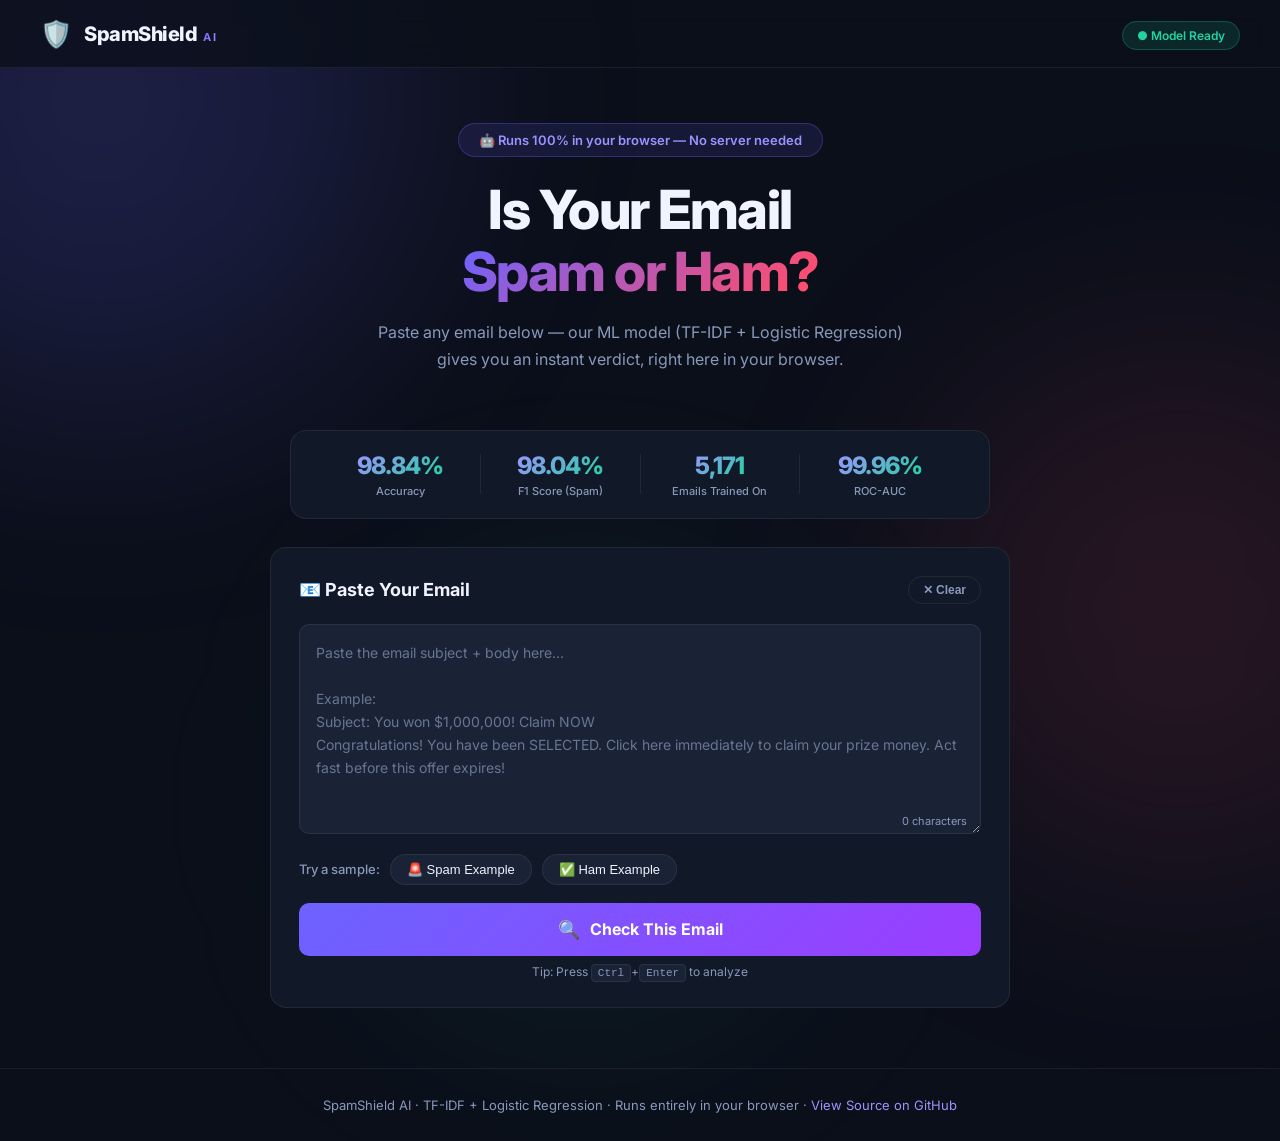
==== docs/index.html @ 7186d5dd "Add browser-based spam detector web app (GitHub Pages)" ====
<!DOCTYPE html>
<html lang="en">
<head>
  <meta charset="UTF-8"/>
  <meta name="viewport" content="width=device-width, initial-scale=1.0"/>
  <title>SpamShield AI — Email Spam Detector</title>
  <meta name="description" content="Free AI-powered spam email detector. Paste any email and instantly find out if it's spam or ham. Runs 100% in your browser."/>
  <link rel="preconnect" href="https://fonts.googleapis.com"/>
  <link href="https://fonts.googleapis.com/css2?family=Inter:wght@300;400;500;600;700;800&display=swap" rel="stylesheet"/>
  <link rel="stylesheet" href="style.css"/>
</head>
<body>

  <div class="bg-orb orb-1"></div>
  <div class="bg-orb orb-2"></div>
  <div class="bg-orb orb-3"></div>

  <!-- Header -->
  <header class="header">
    <div class="logo">
      <div class="logo-icon">🛡️</div>
      <div class="logo-text">
        <span class="logo-brand">SpamShield</span>
        <span class="logo-tag">AI</span>
      </div>
    </div>
    <div class="header-right">
      <span class="badge badge-loading" id="model-status">⏳ Loading model…</span>
    </div>
  </header>

  <!-- Hero -->
  <section class="hero">
    <div class="hero-pill">🤖 Runs 100% in your browser — No server needed</div>
    <h1 class="hero-title">
      Is Your Email<br/>
      <span class="gradient-text">Spam or Ham?</span>
    </h1>
    <p class="hero-sub">
      Paste any email below — our ML model (TF-IDF + Logistic Regression)<br/>
      gives you an instant verdict, right here in your browser.
    </p>
  </section>

  <!-- Model Stats -->
  <section class="stats-bar" id="stats-bar">
    <div class="stat-item">
      <span class="stat-value" id="stat-accuracy">…</span>
      <span class="stat-label">Accuracy</span>
    </div>
    <div class="stat-divider"></div>
    <div class="stat-item">
      <span class="stat-value" id="stat-f1">…</span>
      <span class="stat-label">F1 Score (Spam)</span>
    </div>
    <div class="stat-divider"></div>
    <div class="stat-item">
      <span class="stat-value" id="stat-total">…</span>
      <span class="stat-label">Emails Trained On</span>
    </div>
    <div class="stat-divider"></div>
    <div class="stat-item">
      <span class="stat-value" id="stat-roc">…</span>
      <span class="stat-label">ROC-AUC</span>
    </div>
  </section>

  <!-- Main checker card -->
  <main class="main-container">
    <div class="card detector-card" id="detector-card">

      <div class="card-header">
        <h2>📧 Paste Your Email</h2>
        <button class="btn-clear" id="btn-clear">✕ Clear</button>
      </div>

      <div class="textarea-wrapper">
        <textarea
          id="email-input"
          placeholder="Paste the email subject + body here…

Example:
Subject: You won $1,000,000! Claim NOW
Congratulations! You have been SELECTED. Click here immediately to claim your prize money. Act fast before this offer expires!"
          spellcheck="false"
        ></textarea>
        <div class="char-count" id="char-count">0 characters</div>
      </div>

      <div class="samples-row">
        <span class="samples-label">Try a sample:</span>
        <button class="sample-btn" id="sample-spam">🚨 Spam Example</button>
        <button class="sample-btn" id="sample-ham">✅ Ham Example</button>
      </div>

      <!-- Loading overlay while model loads -->
      <div class="model-loading-overlay" id="loading-overlay">
        <div class="loading-spinner"></div>
        <span>Loading AI model…</span>
      </div>

      <button class="btn-analyze" id="btn-analyze" disabled>
        <span class="btn-icon">🔍</span>
        <span class="btn-text">Check This Email</span>
        <div class="btn-loader hidden" id="btn-loader"></div>
      </button>

      <p class="keyboard-hint">Tip: Press <kbd>Ctrl</kbd>+<kbd>Enter</kbd> to analyze</p>
    </div>

    <!-- Result card -->
    <div class="card result-card hidden" id="result-card">
      <div class="result-header">
        <div class="result-icon" id="result-icon">❓</div>
        <div class="result-text">
          <div class="result-verdict" id="result-verdict">–</div>
          <div class="result-confidence" id="result-confidence"></div>
        </div>
      </div>

      <div class="verdict-banner" id="verdict-banner">
        <span id="verdict-banner-text"></span>
      </div>

      <div class="prob-section">
        <div class="prob-row">
          <div class="prob-labels">
            <span class="prob-name spam-color">🚨 Spam probability</span>
            <span class="prob-pct" id="spam-pct">0%</span>
          </div>
          <div class="prob-track"><div class="prob-fill spam-fill" id="spam-bar" style="width:0%"></div></div>
        </div>
        <div class="prob-row">
          <div class="prob-labels">
            <span class="prob-name ham-color">✅ Ham probability</span>
            <span class="prob-pct" id="ham-pct">0%</span>
          </div>
          <div class="prob-track"><div class="prob-fill ham-fill" id="ham-bar" style="width:0%"></div></div>
        </div>
      </div>

      <div class="detail-chips" id="detail-chips"></div>
    </div>

    <!-- History -->
    <div class="card history-card hidden" id="history-card">
      <div class="card-header">
        <h3>🕑 Recent Checks</h3>
        <button class="btn-clear" id="btn-clear-history">Clear</button>
      </div>
      <div class="history-list" id="history-list"></div>
    </div>
  </main>

  <footer class="footer">
    <p>
      SpamShield AI · TF-IDF + Logistic Regression · Runs entirely in your browser ·
      <a href="https://github.com/Kharshith9999/spam-detection" target="_blank">View Source on GitHub</a>
    </p>
  </footer>

  <script src="app.js"></script>
</body>
</html>
---- docs/style.css ----
*, *::before, *::after { box-sizing: border-box; margin: 0; padding: 0; }

:root {
  --bg:           #0b0f1a;
  --surface:      #111827;
  --surface2:     #1a2235;
  --border:       rgba(255,255,255,0.07);
  --text:         #f0f4ff;
  --text-muted:   #8899bb;
  --accent:       #6c63ff;
  --accent-light: #9b94ff;
  --spam-color:   #ff4d6d;
  --spam-dim:     rgba(255,77,109,0.15);
  --ham-color:    #22d3a0;
  --ham-dim:      rgba(34,211,160,0.15);
  --radius:       16px;
  --radius-sm:    10px;
  --transition:   0.3s cubic-bezier(0.4,0,0.2,1);
}

html { scroll-behavior: smooth; }
body {
  background: var(--bg);
  color: var(--text);
  font-family: "Inter", sans-serif;
  min-height: 100vh;
  overflow-x: hidden;
}

/* orbs */
.bg-orb { position:fixed; border-radius:50%; filter:blur(120px); pointer-events:none; z-index:0; animation:drift 12s ease-in-out infinite alternate; }
.orb-1 { width:600px; height:600px; background:rgba(108,99,255,0.18); top:-200px; left:-200px; }
.orb-2 { width:500px; height:500px; background:rgba(255,77,109,0.12); top:40%; right:-150px; animation-delay:-4s; }
.orb-3 { width:400px; height:400px; background:rgba(34,211,160,0.10); bottom:-100px; left:30%; animation-delay:-8s; }
@keyframes drift { from{transform:translateY(0) scale(1)} to{transform:translateY(40px) scale(1.05)} }

/* header */
.header {
  position:relative; z-index:10;
  display:flex; align-items:center; justify-content:space-between;
  padding:18px 40px;
  border-bottom:1px solid var(--border);
  backdrop-filter:blur(12px);
  background:rgba(11,15,26,0.8);
}
.logo { display:flex; align-items:center; gap:12px; }
.logo-icon { font-size:26px; }
.logo-text { display:flex; align-items:baseline; gap:6px; }
.logo-brand { font-size:20px; font-weight:800; letter-spacing:-0.5px; }
.logo-tag { font-size:11px; font-weight:700; letter-spacing:2px; background:linear-gradient(135deg,var(--accent),var(--accent-light)); -webkit-background-clip:text; -webkit-text-fill-color:transparent; text-transform:uppercase; }

.badge { padding:6px 14px; border-radius:100px; font-size:12px; font-weight:600; }
.badge-loading { background:rgba(255,200,0,0.1); color:#f5c542; border:1px solid rgba(245,197,66,0.3); }
.badge-ready   { background:rgba(34,211,160,0.12); color:var(--ham-color); border:1px solid rgba(34,211,160,0.25); }
.badge-error   { background:rgba(255,77,109,0.12); color:var(--spam-color); border:1px solid rgba(255,77,109,0.25); }

/* hero */
.hero { position:relative; z-index:1; text-align:center; padding:55px 20px 28px; }
.hero-pill { display:inline-block; padding:8px 20px; border-radius:100px; background:rgba(108,99,255,0.12); border:1px solid rgba(108,99,255,0.3); color:var(--accent-light); font-size:13px; font-weight:600; margin-bottom:22px; }
.hero-title { font-size:clamp(30px,5vw,54px); font-weight:800; line-height:1.15; letter-spacing:-1.5px; margin-bottom:16px; }
.gradient-text { background:linear-gradient(135deg,#6c63ff,#ff4d6d,#22d3a0); background-size:200% auto; -webkit-background-clip:text; -webkit-text-fill-color:transparent; animation:shine 4s linear infinite; }
@keyframes shine { from{background-position:0%} to{background-position:200%} }
.hero-sub { font-size:16px; color:var(--text-muted); line-height:1.7; max-width:560px; margin:0 auto; }

/* stats bar */
.stats-bar {
  position:relative; z-index:1;
  display:flex; align-items:center; justify-content:center;
  max-width:700px; margin:28px auto;
  background:var(--surface); border:1px solid var(--border); border-radius:var(--radius);
  padding:20px 30px; flex-wrap:wrap; gap:0;
}
.stat-item { display:flex; flex-direction:column; align-items:center; gap:4px; padding:0 28px; flex:1; min-width:110px; }
.stat-value { font-size:24px; font-weight:800; letter-spacing:-1px; background:linear-gradient(135deg,var(--accent-light),var(--ham-color)); -webkit-background-clip:text; -webkit-text-fill-color:transparent; }
.stat-label { font-size:11px; color:var(--text-muted); font-weight:500; text-align:center; }
.stat-divider { width:1px; height:40px; background:var(--border); flex-shrink:0; }

/* main */
.main-container { position:relative; z-index:1; max-width:780px; margin:0 auto 60px; padding:0 20px; display:flex; flex-direction:column; gap:20px; }

/* cards */
.card { background:var(--surface); border:1px solid var(--border); border-radius:var(--radius); padding:28px; transition:border-color var(--transition); }
.card:hover { border-color:rgba(108,99,255,0.3); }
.card.hidden { display:none; }
.card-header { display:flex; align-items:center; justify-content:space-between; margin-bottom:20px; }
.card-header h2 { font-size:18px; font-weight:700; }
.card-header h3 { font-size:16px; font-weight:600; }

/* textarea */
.textarea-wrapper { position:relative; margin-bottom:16px; }
textarea {
  width:100%; min-height:210px;
  background:var(--surface2); border:1px solid var(--border); border-radius:var(--radius-sm);
  color:var(--text); font-family:"Inter",sans-serif; font-size:14px; line-height:1.65;
  padding:16px; resize:vertical; outline:none;
  transition:border-color var(--transition), box-shadow var(--transition);
}
textarea::placeholder { color:var(--text-muted); opacity:0.7; }
textarea:focus { border-color:var(--accent); box-shadow:0 0 0 3px rgba(108,99,255,0.15); }
.char-count { position:absolute; bottom:10px; right:14px; font-size:11px; color:var(--text-muted); }

/* samples */
.samples-row { display:flex; align-items:center; gap:10px; margin-bottom:18px; flex-wrap:wrap; }
.samples-label { font-size:13px; color:var(--text-muted); font-weight:500; }
.sample-btn { padding:7px 16px; border-radius:100px; border:1px solid var(--border); background:var(--surface2); color:var(--text); font-size:13px; font-weight:500; cursor:pointer; transition:all var(--transition); }
.sample-btn:hover { border-color:var(--accent); background:rgba(108,99,255,0.1); }

/* loading overlay */
.model-loading-overlay {
  display:none; position:absolute; inset:0; border-radius:var(--radius);
  background:rgba(11,15,26,0.75); backdrop-filter:blur(4px);
  flex-direction:column; align-items:center; justify-content:center; gap:14px;
  font-size:14px; color:var(--text-muted); font-weight:500; z-index:5;
}
.model-loading-overlay.active { display:flex; }
.loading-spinner { width:36px; height:36px; border:3px solid rgba(108,99,255,0.2); border-top-color:var(--accent); border-radius:50%; animation:spin 0.8s linear infinite; }

/* detector card needs relative positioning for overlay */
.detector-card { position:relative; overflow:hidden; }

/* analyze button */
.btn-analyze {
  width:100%; padding:16px; border-radius:var(--radius-sm); border:none;
  background:linear-gradient(135deg,var(--accent),#9b3dff);
  color:#fff; font-family:"Inter",sans-serif; font-size:16px; font-weight:700;
  cursor:pointer; display:flex; align-items:center; justify-content:center; gap:10px;
  transition:all var(--transition); position:relative; overflow:hidden;
  margin-bottom:8px;
}
.btn-analyze::before { content:""; position:absolute; inset:0; background:rgba(255,255,255,0.08); opacity:0; transition:opacity var(--transition); }
.btn-analyze:hover:not(:disabled)::before { opacity:1; }
.btn-analyze:hover:not(:disabled) { transform:translateY(-2px); box-shadow:0 8px 30px rgba(108,99,255,0.4); }
.btn-analyze:active:not(:disabled) { transform:translateY(0); }
.btn-analyze:disabled { opacity:0.5; cursor:not-allowed; }
.btn-icon { font-size:18px; }
.btn-loader { width:18px; height:18px; border:2px solid rgba(255,255,255,0.3); border-top-color:#fff; border-radius:50%; animation:spin 0.7s linear infinite; }
.btn-loader.hidden { display:none; }
@keyframes spin { to{transform:rotate(360deg)} }

.btn-clear { background:none; border:1px solid var(--border); color:var(--text-muted); font-size:12px; font-weight:600; padding:6px 14px; border-radius:100px; cursor:pointer; transition:all var(--transition); }
.btn-clear:hover { border-color:var(--spam-color); color:var(--spam-color); }

.keyboard-hint { font-size:12px; color:var(--text-muted); text-align:center; }
kbd { background:var(--surface2); border:1px solid var(--border); border-radius:4px; padding:2px 6px; font-size:11px; font-family:monospace; }

/* result card */
.result-card { animation:slideUp 0.4s ease; }
@keyframes slideUp { from{opacity:0;transform:translateY(20px)} to{opacity:1;transform:translateY(0)} }
.result-card.spam-result { border-color:rgba(255,77,109,0.5); background:linear-gradient(135deg,var(--surface),rgba(255,77,109,0.06)); }
.result-card.ham-result  { border-color:rgba(34,211,160,0.5); background:linear-gradient(135deg,var(--surface),rgba(34,211,160,0.06)); }

.result-header { display:flex; align-items:center; gap:18px; margin-bottom:16px; }
.result-icon { font-size:54px; line-height:1; animation:bounceIn 0.5s ease; }
@keyframes bounceIn { 0%{transform:scale(0.5);opacity:0} 70%{transform:scale(1.1)} 100%{transform:scale(1);opacity:1} }
.result-verdict { font-size:30px; font-weight:800; letter-spacing:-0.5px; }
.result-confidence { font-size:14px; color:var(--text-muted); margin-top:4px; }
.spam-verdict { color:var(--spam-color); }
.ham-verdict  { color:var(--ham-color); }

.verdict-banner {
  border-radius:var(--radius-sm); padding:14px 20px;
  font-size:14px; font-weight:600; margin-bottom:22px; text-align:center;
}
.verdict-banner.spam-banner { background:var(--spam-dim); color:var(--spam-color); border:1px solid rgba(255,77,109,0.25); }
.verdict-banner.ham-banner  { background:var(--ham-dim);  color:var(--ham-color);  border:1px solid rgba(34,211,160,0.25); }

/* prob bars */
.prob-section { display:flex; flex-direction:column; gap:14px; margin-bottom:22px; }
.prob-row { display:flex; flex-direction:column; gap:6px; }
.prob-labels { display:flex; justify-content:space-between; align-items:center; }
.prob-name { font-size:13px; font-weight:600; }
.prob-pct  { font-size:14px; font-weight:700; }
.spam-color { color:var(--spam-color); }
.ham-color  { color:var(--ham-color); }
.prob-track { width:100%; height:10px; background:var(--surface2); border-radius:100px; overflow:hidden; }
.prob-fill { height:100%; border-radius:100px; transition:width 0.8s cubic-bezier(0.4,0,0.2,1); }
.spam-fill { background:linear-gradient(90deg,#ff4d6d,#ff8fa3); }
.ham-fill  { background:linear-gradient(90deg,#22d3a0,#6ee7c7); }

/* chips */
.detail-chips { display:flex; flex-wrap:wrap; gap:9px; }
.chip { display:flex; align-items:center; gap:6px; padding:7px 13px; background:var(--surface2); border:1px solid var(--border); border-radius:100px; font-size:12px; font-weight:600; color:var(--text-muted); }

/* history */
.history-list { display:flex; flex-direction:column; gap:9px; }
.history-item { display:flex; align-items:center; gap:12px; padding:11px 15px; background:var(--surface2); border:1px solid var(--border); border-radius:var(--radius-sm); transition:border-color var(--transition); cursor:default; }
.history-item:hover { border-color:var(--accent); }
.history-badge { flex-shrink:0; padding:3px 10px; border-radius:100px; font-size:11px; font-weight:700; letter-spacing:0.5px; text-transform:uppercase; }
.history-badge.spam { background:var(--spam-dim); color:var(--spam-color); }
.history-badge.ham  { background:var(--ham-dim);  color:var(--ham-color); }
.history-text { font-size:13px; color:var(--text-muted); white-space:nowrap; overflow:hidden; text-overflow:ellipsis; flex:1; }
.history-conf { flex-shrink:0; font-size:12px; font-weight:700; color:var(--text-muted); }

/* footer */
.footer { position:relative; z-index:1; text-align:center; padding:28px 20px; color:var(--text-muted); font-size:13px; border-top:1px solid var(--border); }
.footer a { color:var(--accent-light); text-decoration:none; }
.footer a:hover { text-decoration:underline; }

/* responsive */
@media (max-width:600px) {
  .header { padding:14px 18px; }
  .hero { padding:38px 14px 20px; }
  .stats-bar { padding:16px 8px; }
  .stat-item { padding:0 10px; min-width:80px; }
  .stat-value { font-size:20px; }
}
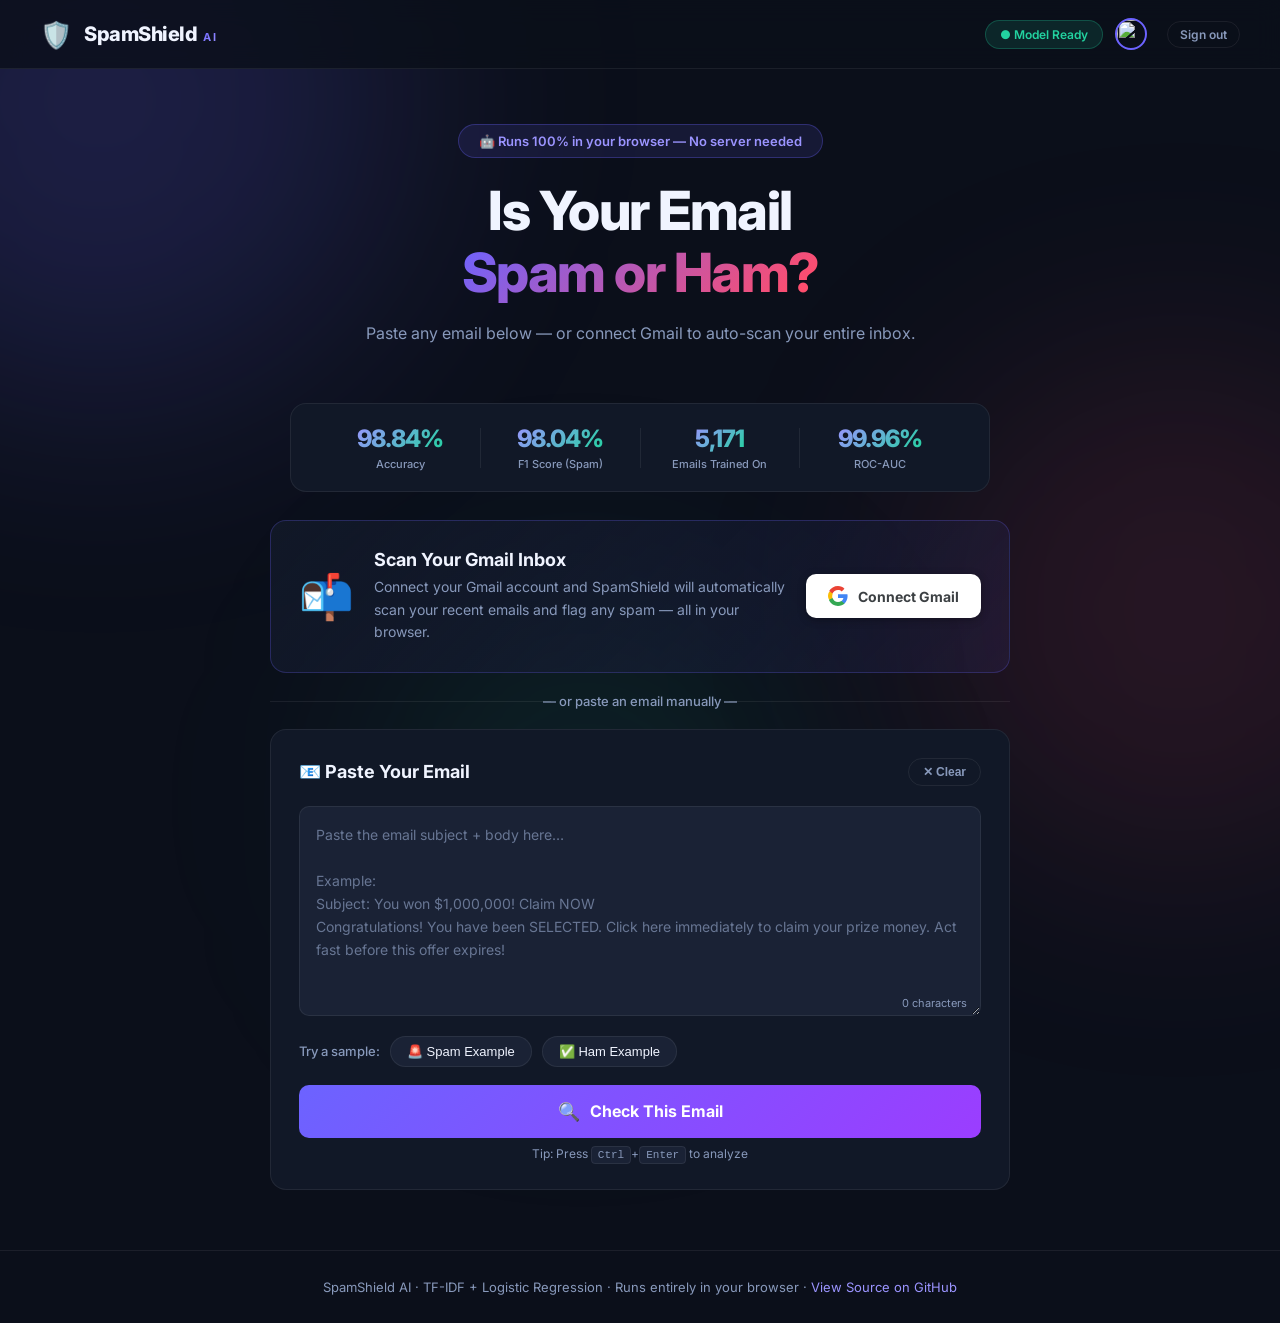
==== commit e0da3cff: "Add Gmail OAuth inbox scanner — connect Gmail to auto-scan for spam" ====
--- a/docs/index.html
+++ b/docs/index.html
@@ -3,11 +3,14 @@
 <head>
   <meta charset="UTF-8"/>
   <meta name="viewport" content="width=device-width, initial-scale=1.0"/>
+  <link rel="icon" href="data:image/svg+xml,<svg xmlns='http://www.w3.org/2000/svg' viewBox='0 0 100 100'><text y='.9em' font-size='90'>🛡️</text></svg>"/>
   <title>SpamShield AI — Email Spam Detector</title>
-  <meta name="description" content="Free AI-powered spam email detector. Paste any email and instantly find out if it's spam or ham. Runs 100% in your browser."/>
+  <meta name="description" content="Free AI-powered spam email detector. Paste any email or connect Gmail to auto-scan your inbox."/>
   <link rel="preconnect" href="https://fonts.googleapis.com"/>
   <link href="https://fonts.googleapis.com/css2?family=Inter:wght@300;400;500;600;700;800&display=swap" rel="stylesheet"/>
   <link rel="stylesheet" href="style.css"/>
+  <!-- Google Identity Services -->
+  <script src="https://accounts.google.com/gsi/client" async defer></script>
 </head>
 <body>
 
@@ -26,6 +29,12 @@
     </div>
     <div class="header-right">
       <span class="badge badge-loading" id="model-status">⏳ Loading model…</span>
+      <!-- Gmail user info (shown after login) -->
+      <div class="gmail-user hidden" id="gmail-user">
+        <img class="gmail-avatar" id="gmail-avatar" src="" alt=""/>
+        <span class="gmail-email" id="gmail-email"></span>
+        <button class="btn-signout" id="btn-signout">Sign out</button>
+      </div>
     </div>
   </header>
 
@@ -37,8 +46,7 @@
       <span class="gradient-text">Spam or Ham?</span>
     </h1>
     <p class="hero-sub">
-      Paste any email below — our ML model (TF-IDF + Logistic Regression)<br/>
-      gives you an instant verdict, right here in your browser.
+      Paste any email below — or connect Gmail to auto-scan your entire inbox.
     </p>
   </section>
 
@@ -65,10 +73,60 @@
     </div>
   </section>
 
-  <!-- Main checker card -->
   <main class="main-container">
+
+    <!-- ── GMAIL CONNECT CARD ───────────────────────────── -->
+    <div class="card gmail-connect-card" id="gmail-connect-card">
+      <div class="gmail-connect-inner">
+        <div class="gmail-connect-icon">📬</div>
+        <div class="gmail-connect-text">
+          <h2>Scan Your Gmail Inbox</h2>
+          <p>Connect your Gmail account and SpamShield will automatically scan your recent emails and flag any spam — all in your browser.</p>
+        </div>
+        <button class="btn-gmail" id="btn-connect-gmail">
+          <svg width="20" height="20" viewBox="0 0 48 48"><path fill="#4285F4" d="M47 24.5c0-1.6-.1-3.1-.4-4.5H24v8.5h12.9c-.6 3-2.3 5.5-4.9 7.2v6h7.9C43.9 37.5 47 31.5 47 24.5z"/><path fill="#34A853" d="M24 48c6.5 0 11.9-2.1 15.9-5.8l-7.9-6c-2.1 1.4-4.8 2.3-8 2.3-6.1 0-11.3-4.1-13.2-9.7H2.7v6.2C6.7 43.1 14.8 48 24 48z"/><path fill="#FBBC05" d="M10.8 28.8c-.5-1.4-.7-2.8-.7-4.3s.3-2.9.7-4.3v-6.2H2.7C1 17.4 0 20.6 0 24s1 6.6 2.7 9.1l8.1-4.3z"/><path fill="#EA4335" d="M24 9.5c3.4 0 6.5 1.2 8.9 3.5l6.6-6.6C35.9 2.5 30.4 0 24 0 14.8 0 6.7 4.9 2.7 12l8.1 6.2C12.7 13.6 17.9 9.5 24 9.5z"/></svg>
+          Connect Gmail
+        </button>
+      </div>
+    </div>
+
+    <!-- ── GMAIL SCANNING CARD (shown while scanning) ──── -->
+    <div class="card gmail-scanning-card hidden" id="gmail-scanning-card">
+      <div class="scanning-inner">
+        <div class="scanning-spinner"></div>
+        <div class="scanning-text">
+          <div class="scanning-title">Scanning your inbox…</div>
+          <div class="scanning-sub" id="scanning-progress">Fetching emails from Gmail</div>
+        </div>
+      </div>
+    </div>
+
+    <!-- ── GMAIL INBOX CARD (shown after scan) ─────────── -->
+    <div class="card inbox-card hidden" id="inbox-card">
+      <div class="card-header">
+        <div class="inbox-header-left">
+          <h2>📬 Gmail Inbox Scan</h2>
+          <div class="inbox-summary" id="inbox-summary"></div>
+        </div>
+        <div class="inbox-header-right">
+          <button class="btn-rescan" id="btn-rescan">🔄 Rescan</button>
+          <select class="inbox-filter" id="inbox-filter">
+            <option value="all">All Emails</option>
+            <option value="spam">Spam Only 🚨</option>
+            <option value="ham">Ham Only ✅</option>
+          </select>
+        </div>
+      </div>
+      <div class="inbox-list" id="inbox-list"></div>
+    </div>
+
+    <!-- ── DIVIDER ─────────────────────────────────────── -->
+    <div class="section-divider">
+      <span>— or paste an email manually —</span>
+    </div>
+
+    <!-- ── MANUAL CHECK CARD ───────────────────────────── -->
     <div class="card detector-card" id="detector-card">
-
       <div class="card-header">
         <h2>📧 Paste Your Email</h2>
         <button class="btn-clear" id="btn-clear">✕ Clear</button>
@@ -93,7 +151,6 @@
         <button class="sample-btn" id="sample-ham">✅ Ham Example</button>
       </div>
 
-      <!-- Loading overlay while model loads -->
       <div class="model-loading-overlay" id="loading-overlay">
         <div class="loading-spinner"></div>
         <span>Loading AI model…</span>
@@ -117,11 +174,9 @@
           <div class="result-confidence" id="result-confidence"></div>
         </div>
       </div>
-
       <div class="verdict-banner" id="verdict-banner">
         <span id="verdict-banner-text"></span>
       </div>
-
       <div class="prob-section">
         <div class="prob-row">
           <div class="prob-labels">
@@ -138,7 +193,6 @@
           <div class="prob-track"><div class="prob-fill ham-fill" id="ham-bar" style="width:0%"></div></div>
         </div>
       </div>
-
       <div class="detail-chips" id="detail-chips"></div>
     </div>
 
--- a/docs/style.css
+++ b/docs/style.css
@@ -1,206 +1,258 @@
-*, *::before, *::after { box-sizing: border-box; margin: 0; padding: 0; }
-
-:root {
-  --bg:           #0b0f1a;
-  --surface:      #111827;
-  --surface2:     #1a2235;
-  --border:       rgba(255,255,255,0.07);
-  --text:         #f0f4ff;
-  --text-muted:   #8899bb;
-  --accent:       #6c63ff;
-  --accent-light: #9b94ff;
-  --spam-color:   #ff4d6d;
-  --spam-dim:     rgba(255,77,109,0.15);
-  --ham-color:    #22d3a0;
-  --ham-dim:      rgba(34,211,160,0.15);
-  --radius:       16px;
-  --radius-sm:    10px;
-  --transition:   0.3s cubic-bezier(0.4,0,0.2,1);
-}
-
-html { scroll-behavior: smooth; }
-body {
-  background: var(--bg);
-  color: var(--text);
-  font-family: "Inter", sans-serif;
-  min-height: 100vh;
-  overflow-x: hidden;
-}
-
-/* orbs */
-.bg-orb { position:fixed; border-radius:50%; filter:blur(120px); pointer-events:none; z-index:0; animation:drift 12s ease-in-out infinite alternate; }
-.orb-1 { width:600px; height:600px; background:rgba(108,99,255,0.18); top:-200px; left:-200px; }
-.orb-2 { width:500px; height:500px; background:rgba(255,77,109,0.12); top:40%; right:-150px; animation-delay:-4s; }
-.orb-3 { width:400px; height:400px; background:rgba(34,211,160,0.10); bottom:-100px; left:30%; animation-delay:-8s; }
-@keyframes drift { from{transform:translateY(0) scale(1)} to{transform:translateY(40px) scale(1.05)} }
-
-/* header */
-.header {
-  position:relative; z-index:10;
-  display:flex; align-items:center; justify-content:space-between;
-  padding:18px 40px;
-  border-bottom:1px solid var(--border);
-  backdrop-filter:blur(12px);
-  background:rgba(11,15,26,0.8);
-}
-.logo { display:flex; align-items:center; gap:12px; }
-.logo-icon { font-size:26px; }
-.logo-text { display:flex; align-items:baseline; gap:6px; }
-.logo-brand { font-size:20px; font-weight:800; letter-spacing:-0.5px; }
-.logo-tag { font-size:11px; font-weight:700; letter-spacing:2px; background:linear-gradient(135deg,var(--accent),var(--accent-light)); -webkit-background-clip:text; -webkit-text-fill-color:transparent; text-transform:uppercase; }
-
-.badge { padding:6px 14px; border-radius:100px; font-size:12px; font-weight:600; }
-.badge-loading { background:rgba(255,200,0,0.1); color:#f5c542; border:1px solid rgba(245,197,66,0.3); }
-.badge-ready   { background:rgba(34,211,160,0.12); color:var(--ham-color); border:1px solid rgba(34,211,160,0.25); }
-.badge-error   { background:rgba(255,77,109,0.12); color:var(--spam-color); border:1px solid rgba(255,77,109,0.25); }
-
-/* hero */
-.hero { position:relative; z-index:1; text-align:center; padding:55px 20px 28px; }
-.hero-pill { display:inline-block; padding:8px 20px; border-radius:100px; background:rgba(108,99,255,0.12); border:1px solid rgba(108,99,255,0.3); color:var(--accent-light); font-size:13px; font-weight:600; margin-bottom:22px; }
-.hero-title { font-size:clamp(30px,5vw,54px); font-weight:800; line-height:1.15; letter-spacing:-1.5px; margin-bottom:16px; }
-.gradient-text { background:linear-gradient(135deg,#6c63ff,#ff4d6d,#22d3a0); background-size:200% auto; -webkit-background-clip:text; -webkit-text-fill-color:transparent; animation:shine 4s linear infinite; }
-@keyframes shine { from{background-position:0%} to{background-position:200%} }
-.hero-sub { font-size:16px; color:var(--text-muted); line-height:1.7; max-width:560px; margin:0 auto; }
-
-/* stats bar */
-.stats-bar {
-  position:relative; z-index:1;
-  display:flex; align-items:center; justify-content:center;
-  max-width:700px; margin:28px auto;
-  background:var(--surface); border:1px solid var(--border); border-radius:var(--radius);
-  padding:20px 30px; flex-wrap:wrap; gap:0;
-}
-.stat-item { display:flex; flex-direction:column; align-items:center; gap:4px; padding:0 28px; flex:1; min-width:110px; }
-.stat-value { font-size:24px; font-weight:800; letter-spacing:-1px; background:linear-gradient(135deg,var(--accent-light),var(--ham-color)); -webkit-background-clip:text; -webkit-text-fill-color:transparent; }
-.stat-label { font-size:11px; color:var(--text-muted); font-weight:500; text-align:center; }
-.stat-divider { width:1px; height:40px; background:var(--border); flex-shrink:0; }
-
-/* main */
-.main-container { position:relative; z-index:1; max-width:780px; margin:0 auto 60px; padding:0 20px; display:flex; flex-direction:column; gap:20px; }
-
-/* cards */
-.card { background:var(--surface); border:1px solid var(--border); border-radius:var(--radius); padding:28px; transition:border-color var(--transition); }
-.card:hover { border-color:rgba(108,99,255,0.3); }
-.card.hidden { display:none; }
-.card-header { display:flex; align-items:center; justify-content:space-between; margin-bottom:20px; }
-.card-header h2 { font-size:18px; font-weight:700; }
-.card-header h3 { font-size:16px; font-weight:600; }
-
-/* textarea */
-.textarea-wrapper { position:relative; margin-bottom:16px; }
-textarea {
-  width:100%; min-height:210px;
-  background:var(--surface2); border:1px solid var(--border); border-radius:var(--radius-sm);
-  color:var(--text); font-family:"Inter",sans-serif; font-size:14px; line-height:1.65;
-  padding:16px; resize:vertical; outline:none;
-  transition:border-color var(--transition), box-shadow var(--transition);
-}
-textarea::placeholder { color:var(--text-muted); opacity:0.7; }
-textarea:focus { border-color:var(--accent); box-shadow:0 0 0 3px rgba(108,99,255,0.15); }
-.char-count { position:absolute; bottom:10px; right:14px; font-size:11px; color:var(--text-muted); }
-
-/* samples */
-.samples-row { display:flex; align-items:center; gap:10px; margin-bottom:18px; flex-wrap:wrap; }
-.samples-label { font-size:13px; color:var(--text-muted); font-weight:500; }
-.sample-btn { padding:7px 16px; border-radius:100px; border:1px solid var(--border); background:var(--surface2); color:var(--text); font-size:13px; font-weight:500; cursor:pointer; transition:all var(--transition); }
-.sample-btn:hover { border-color:var(--accent); background:rgba(108,99,255,0.1); }
-
-/* loading overlay */
-.model-loading-overlay {
-  display:none; position:absolute; inset:0; border-radius:var(--radius);
-  background:rgba(11,15,26,0.75); backdrop-filter:blur(4px);
-  flex-direction:column; align-items:center; justify-content:center; gap:14px;
-  font-size:14px; color:var(--text-muted); font-weight:500; z-index:5;
-}
-.model-loading-overlay.active { display:flex; }
-.loading-spinner { width:36px; height:36px; border:3px solid rgba(108,99,255,0.2); border-top-color:var(--accent); border-radius:50%; animation:spin 0.8s linear infinite; }
-
-/* detector card needs relative positioning for overlay */
-.detector-card { position:relative; overflow:hidden; }
-
-/* analyze button */
-.btn-analyze {
-  width:100%; padding:16px; border-radius:var(--radius-sm); border:none;
-  background:linear-gradient(135deg,var(--accent),#9b3dff);
-  color:#fff; font-family:"Inter",sans-serif; font-size:16px; font-weight:700;
-  cursor:pointer; display:flex; align-items:center; justify-content:center; gap:10px;
-  transition:all var(--transition); position:relative; overflow:hidden;
-  margin-bottom:8px;
-}
-.btn-analyze::before { content:""; position:absolute; inset:0; background:rgba(255,255,255,0.08); opacity:0; transition:opacity var(--transition); }
-.btn-analyze:hover:not(:disabled)::before { opacity:1; }
-.btn-analyze:hover:not(:disabled) { transform:translateY(-2px); box-shadow:0 8px 30px rgba(108,99,255,0.4); }
-.btn-analyze:active:not(:disabled) { transform:translateY(0); }
-.btn-analyze:disabled { opacity:0.5; cursor:not-allowed; }
-.btn-icon { font-size:18px; }
-.btn-loader { width:18px; height:18px; border:2px solid rgba(255,255,255,0.3); border-top-color:#fff; border-radius:50%; animation:spin 0.7s linear infinite; }
-.btn-loader.hidden { display:none; }
-@keyframes spin { to{transform:rotate(360deg)} }
-
-.btn-clear { background:none; border:1px solid var(--border); color:var(--text-muted); font-size:12px; font-weight:600; padding:6px 14px; border-radius:100px; cursor:pointer; transition:all var(--transition); }
-.btn-clear:hover { border-color:var(--spam-color); color:var(--spam-color); }
-
-.keyboard-hint { font-size:12px; color:var(--text-muted); text-align:center; }
-kbd { background:var(--surface2); border:1px solid var(--border); border-radius:4px; padding:2px 6px; font-size:11px; font-family:monospace; }
-
-/* result card */
-.result-card { animation:slideUp 0.4s ease; }
-@keyframes slideUp { from{opacity:0;transform:translateY(20px)} to{opacity:1;transform:translateY(0)} }
-.result-card.spam-result { border-color:rgba(255,77,109,0.5); background:linear-gradient(135deg,var(--surface),rgba(255,77,109,0.06)); }
-.result-card.ham-result  { border-color:rgba(34,211,160,0.5); background:linear-gradient(135deg,var(--surface),rgba(34,211,160,0.06)); }
-
-.result-header { display:flex; align-items:center; gap:18px; margin-bottom:16px; }
-.result-icon { font-size:54px; line-height:1; animation:bounceIn 0.5s ease; }
-@keyframes bounceIn { 0%{transform:scale(0.5);opacity:0} 70%{transform:scale(1.1)} 100%{transform:scale(1);opacity:1} }
-.result-verdict { font-size:30px; font-weight:800; letter-spacing:-0.5px; }
-.result-confidence { font-size:14px; color:var(--text-muted); margin-top:4px; }
-.spam-verdict { color:var(--spam-color); }
-.ham-verdict  { color:var(--ham-color); }
-
-.verdict-banner {
-  border-radius:var(--radius-sm); padding:14px 20px;
-  font-size:14px; font-weight:600; margin-bottom:22px; text-align:center;
-}
-.verdict-banner.spam-banner { background:var(--spam-dim); color:var(--spam-color); border:1px solid rgba(255,77,109,0.25); }
-.verdict-banner.ham-banner  { background:var(--ham-dim);  color:var(--ham-color);  border:1px solid rgba(34,211,160,0.25); }
-
-/* prob bars */
-.prob-section { display:flex; flex-direction:column; gap:14px; margin-bottom:22px; }
-.prob-row { display:flex; flex-direction:column; gap:6px; }
-.prob-labels { display:flex; justify-content:space-between; align-items:center; }
-.prob-name { font-size:13px; font-weight:600; }
-.prob-pct  { font-size:14px; font-weight:700; }
-.spam-color { color:var(--spam-color); }
-.ham-color  { color:var(--ham-color); }
-.prob-track { width:100%; height:10px; background:var(--surface2); border-radius:100px; overflow:hidden; }
-.prob-fill { height:100%; border-radius:100px; transition:width 0.8s cubic-bezier(0.4,0,0.2,1); }
-.spam-fill { background:linear-gradient(90deg,#ff4d6d,#ff8fa3); }
-.ham-fill  { background:linear-gradient(90deg,#22d3a0,#6ee7c7); }
-
-/* chips */
-.detail-chips { display:flex; flex-wrap:wrap; gap:9px; }
-.chip { display:flex; align-items:center; gap:6px; padding:7px 13px; background:var(--surface2); border:1px solid var(--border); border-radius:100px; font-size:12px; font-weight:600; color:var(--text-muted); }
-
-/* history */
-.history-list { display:flex; flex-direction:column; gap:9px; }
-.history-item { display:flex; align-items:center; gap:12px; padding:11px 15px; background:var(--surface2); border:1px solid var(--border); border-radius:var(--radius-sm); transition:border-color var(--transition); cursor:default; }
-.history-item:hover { border-color:var(--accent); }
-.history-badge { flex-shrink:0; padding:3px 10px; border-radius:100px; font-size:11px; font-weight:700; letter-spacing:0.5px; text-transform:uppercase; }
-.history-badge.spam { background:var(--spam-dim); color:var(--spam-color); }
-.history-badge.ham  { background:var(--ham-dim);  color:var(--ham-color); }
-.history-text { font-size:13px; color:var(--text-muted); white-space:nowrap; overflow:hidden; text-overflow:ellipsis; flex:1; }
-.history-conf { flex-shrink:0; font-size:12px; font-weight:700; color:var(--text-muted); }
-
-/* footer */
-.footer { position:relative; z-index:1; text-align:center; padding:28px 20px; color:var(--text-muted); font-size:13px; border-top:1px solid var(--border); }
-.footer a { color:var(--accent-light); text-decoration:none; }
-.footer a:hover { text-decoration:underline; }
-
-/* responsive */
-@media (max-width:600px) {
-  .header { padding:14px 18px; }
-  .hero { padding:38px 14px 20px; }
-  .stats-bar { padding:16px 8px; }
-  .stat-item { padding:0 10px; min-width:80px; }
-  .stat-value { font-size:20px; }
-}
+*, *::before, *::after { box-sizing: border-box; margin: 0; padding: 0; }
+
+:root {
+  --bg:           #0b0f1a;
+  --surface:      #111827;
+  --surface2:     #1a2235;
+  --border:       rgba(255,255,255,0.07);
+  --text:         #f0f4ff;
+  --text-muted:   #8899bb;
+  --accent:       #6c63ff;
+  --accent-light: #9b94ff;
+  --spam-color:   #ff4d6d;
+  --spam-dim:     rgba(255,77,109,0.15);
+  --ham-color:    #22d3a0;
+  --ham-dim:      rgba(34,211,160,0.15);
+  --radius:       16px;
+  --radius-sm:    10px;
+  --transition:   0.3s cubic-bezier(0.4,0,0.2,1);
+}
+
+html { scroll-behavior: smooth; }
+body {
+  background: var(--bg);
+  color: var(--text);
+  font-family: "Inter", sans-serif;
+  min-height: 100vh;
+  overflow-x: hidden;
+}
+
+/* orbs */
+.bg-orb { position:fixed; border-radius:50%; filter:blur(120px); pointer-events:none; z-index:0; animation:drift 12s ease-in-out infinite alternate; }
+.orb-1 { width:600px; height:600px; background:rgba(108,99,255,0.18); top:-200px; left:-200px; }
+.orb-2 { width:500px; height:500px; background:rgba(255,77,109,0.12); top:40%; right:-150px; animation-delay:-4s; }
+.orb-3 { width:400px; height:400px; background:rgba(34,211,160,0.10); bottom:-100px; left:30%; animation-delay:-8s; }
+@keyframes drift { from{transform:translateY(0) scale(1)} to{transform:translateY(40px) scale(1.05)} }
+
+/* header */
+.header {
+  position:relative; z-index:10;
+  display:flex; align-items:center; justify-content:space-between;
+  padding:18px 40px;
+  border-bottom:1px solid var(--border);
+  backdrop-filter:blur(12px);
+  background:rgba(11,15,26,0.8);
+}
+.logo { display:flex; align-items:center; gap:12px; }
+.logo-icon { font-size:26px; }
+.logo-text { display:flex; align-items:baseline; gap:6px; }
+.logo-brand { font-size:20px; font-weight:800; letter-spacing:-0.5px; }
+.logo-tag { font-size:11px; font-weight:700; letter-spacing:2px; background:linear-gradient(135deg,var(--accent),var(--accent-light)); -webkit-background-clip:text; -webkit-text-fill-color:transparent; text-transform:uppercase; }
+
+.badge { padding:6px 14px; border-radius:100px; font-size:12px; font-weight:600; }
+.badge-loading { background:rgba(255,200,0,0.1); color:#f5c542; border:1px solid rgba(245,197,66,0.3); }
+.badge-ready   { background:rgba(34,211,160,0.12); color:var(--ham-color); border:1px solid rgba(34,211,160,0.25); }
+.badge-error   { background:rgba(255,77,109,0.12); color:var(--spam-color); border:1px solid rgba(255,77,109,0.25); }
+
+/* hero */
+.hero { position:relative; z-index:1; text-align:center; padding:55px 20px 28px; }
+.hero-pill { display:inline-block; padding:8px 20px; border-radius:100px; background:rgba(108,99,255,0.12); border:1px solid rgba(108,99,255,0.3); color:var(--accent-light); font-size:13px; font-weight:600; margin-bottom:22px; }
+.hero-title { font-size:clamp(30px,5vw,54px); font-weight:800; line-height:1.15; letter-spacing:-1.5px; margin-bottom:16px; }
+.gradient-text { background:linear-gradient(135deg,#6c63ff,#ff4d6d,#22d3a0); background-size:200% auto; -webkit-background-clip:text; -webkit-text-fill-color:transparent; animation:shine 4s linear infinite; }
+@keyframes shine { from{background-position:0%} to{background-position:200%} }
+.hero-sub { font-size:16px; color:var(--text-muted); line-height:1.7; max-width:560px; margin:0 auto; }
+
+/* stats bar */
+.stats-bar {
+  position:relative; z-index:1;
+  display:flex; align-items:center; justify-content:center;
+  max-width:700px; margin:28px auto;
+  background:var(--surface); border:1px solid var(--border); border-radius:var(--radius);
+  padding:20px 30px; flex-wrap:wrap; gap:0;
+}
+.stat-item { display:flex; flex-direction:column; align-items:center; gap:4px; padding:0 28px; flex:1; min-width:110px; }
+.stat-value { font-size:24px; font-weight:800; letter-spacing:-1px; background:linear-gradient(135deg,var(--accent-light),var(--ham-color)); -webkit-background-clip:text; -webkit-text-fill-color:transparent; }
+.stat-label { font-size:11px; color:var(--text-muted); font-weight:500; text-align:center; }
+.stat-divider { width:1px; height:40px; background:var(--border); flex-shrink:0; }
+
+/* main */
+.main-container { position:relative; z-index:1; max-width:780px; margin:0 auto 60px; padding:0 20px; display:flex; flex-direction:column; gap:20px; }
+
+/* cards */
+.card { background:var(--surface); border:1px solid var(--border); border-radius:var(--radius); padding:28px; transition:border-color var(--transition); }
+.card:hover { border-color:rgba(108,99,255,0.3); }
+.card.hidden { display:none; }
+.card-header { display:flex; align-items:center; justify-content:space-between; margin-bottom:20px; }
+.card-header h2 { font-size:18px; font-weight:700; }
+.card-header h3 { font-size:16px; font-weight:600; }
+
+/* textarea */
+.textarea-wrapper { position:relative; margin-bottom:16px; }
+textarea {
+  width:100%; min-height:210px;
+  background:var(--surface2); border:1px solid var(--border); border-radius:var(--radius-sm);
+  color:var(--text); font-family:"Inter",sans-serif; font-size:14px; line-height:1.65;
+  padding:16px; resize:vertical; outline:none;
+  transition:border-color var(--transition), box-shadow var(--transition);
+}
+textarea::placeholder { color:var(--text-muted); opacity:0.7; }
+textarea:focus { border-color:var(--accent); box-shadow:0 0 0 3px rgba(108,99,255,0.15); }
+.char-count { position:absolute; bottom:10px; right:14px; font-size:11px; color:var(--text-muted); }
+
+/* samples */
+.samples-row { display:flex; align-items:center; gap:10px; margin-bottom:18px; flex-wrap:wrap; }
+.samples-label { font-size:13px; color:var(--text-muted); font-weight:500; }
+.sample-btn { padding:7px 16px; border-radius:100px; border:1px solid var(--border); background:var(--surface2); color:var(--text); font-size:13px; font-weight:500; cursor:pointer; transition:all var(--transition); }
+.sample-btn:hover { border-color:var(--accent); background:rgba(108,99,255,0.1); }
+
+/* loading overlay */
+.model-loading-overlay {
+  display:none; position:absolute; inset:0; border-radius:var(--radius);
+  background:rgba(11,15,26,0.75); backdrop-filter:blur(4px);
+  flex-direction:column; align-items:center; justify-content:center; gap:14px;
+  font-size:14px; color:var(--text-muted); font-weight:500; z-index:5;
+}
+.model-loading-overlay.active { display:flex; }
+.loading-spinner { width:36px; height:36px; border:3px solid rgba(108,99,255,0.2); border-top-color:var(--accent); border-radius:50%; animation:spin 0.8s linear infinite; }
+
+/* detector card needs relative positioning for overlay */
+.detector-card { position:relative; overflow:hidden; }
+
+/* analyze button */
+.btn-analyze {
+  width:100%; padding:16px; border-radius:var(--radius-sm); border:none;
+  background:linear-gradient(135deg,var(--accent),#9b3dff);
+  color:#fff; font-family:"Inter",sans-serif; font-size:16px; font-weight:700;
+  cursor:pointer; display:flex; align-items:center; justify-content:center; gap:10px;
+  transition:all var(--transition); position:relative; overflow:hidden;
+  margin-bottom:8px;
+}
+.btn-analyze::before { content:""; position:absolute; inset:0; background:rgba(255,255,255,0.08); opacity:0; transition:opacity var(--transition); }
+.btn-analyze:hover:not(:disabled)::before { opacity:1; }
+.btn-analyze:hover:not(:disabled) { transform:translateY(-2px); box-shadow:0 8px 30px rgba(108,99,255,0.4); }
+.btn-analyze:active:not(:disabled) { transform:translateY(0); }
+.btn-analyze:disabled { opacity:0.5; cursor:not-allowed; }
+.btn-icon { font-size:18px; }
+.btn-loader { width:18px; height:18px; border:2px solid rgba(255,255,255,0.3); border-top-color:#fff; border-radius:50%; animation:spin 0.7s linear infinite; }
+.btn-loader.hidden { display:none; }
+@keyframes spin { to{transform:rotate(360deg)} }
+
+.btn-clear { background:none; border:1px solid var(--border); color:var(--text-muted); font-size:12px; font-weight:600; padding:6px 14px; border-radius:100px; cursor:pointer; transition:all var(--transition); }
+.btn-clear:hover { border-color:var(--spam-color); color:var(--spam-color); }
+
+.keyboard-hint { font-size:12px; color:var(--text-muted); text-align:center; }
+kbd { background:var(--surface2); border:1px solid var(--border); border-radius:4px; padding:2px 6px; font-size:11px; font-family:monospace; }
+
+/* result card */
+.result-card { animation:slideUp 0.4s ease; }
+@keyframes slideUp { from{opacity:0;transform:translateY(20px)} to{opacity:1;transform:translateY(0)} }
+.result-card.spam-result { border-color:rgba(255,77,109,0.5); background:linear-gradient(135deg,var(--surface),rgba(255,77,109,0.06)); }
+.result-card.ham-result  { border-color:rgba(34,211,160,0.5); background:linear-gradient(135deg,var(--surface),rgba(34,211,160,0.06)); }
+
+.result-header { display:flex; align-items:center; gap:18px; margin-bottom:16px; }
+.result-icon { font-size:54px; line-height:1; animation:bounceIn 0.5s ease; }
+@keyframes bounceIn { 0%{transform:scale(0.5);opacity:0} 70%{transform:scale(1.1)} 100%{transform:scale(1);opacity:1} }
+.result-verdict { font-size:30px; font-weight:800; letter-spacing:-0.5px; }
+.result-confidence { font-size:14px; color:var(--text-muted); margin-top:4px; }
+.spam-verdict { color:var(--spam-color); }
+.ham-verdict  { color:var(--ham-color); }
+
+.verdict-banner {
+  border-radius:var(--radius-sm); padding:14px 20px;
+  font-size:14px; font-weight:600; margin-bottom:22px; text-align:center;
+}
+.verdict-banner.spam-banner { background:var(--spam-dim); color:var(--spam-color); border:1px solid rgba(255,77,109,0.25); }
+.verdict-banner.ham-banner  { background:var(--ham-dim);  color:var(--ham-color);  border:1px solid rgba(34,211,160,0.25); }
+
+/* prob bars */
+.prob-section { display:flex; flex-direction:column; gap:14px; margin-bottom:22px; }
+.prob-row { display:flex; flex-direction:column; gap:6px; }
+.prob-labels { display:flex; justify-content:space-between; align-items:center; }
+.prob-name { font-size:13px; font-weight:600; }
+.prob-pct  { font-size:14px; font-weight:700; }
+.spam-color { color:var(--spam-color); }
+.ham-color  { color:var(--ham-color); }
+.prob-track { width:100%; height:10px; background:var(--surface2); border-radius:100px; overflow:hidden; }
+.prob-fill { height:100%; border-radius:100px; transition:width 0.8s cubic-bezier(0.4,0,0.2,1); }
+.spam-fill { background:linear-gradient(90deg,#ff4d6d,#ff8fa3); }
+.ham-fill  { background:linear-gradient(90deg,#22d3a0,#6ee7c7); }
+
+/* chips */
+.detail-chips { display:flex; flex-wrap:wrap; gap:9px; }
+.chip { display:flex; align-items:center; gap:6px; padding:7px 13px; background:var(--surface2); border:1px solid var(--border); border-radius:100px; font-size:12px; font-weight:600; color:var(--text-muted); }
+
+/* history */
+.history-list { display:flex; flex-direction:column; gap:9px; }
+.history-item { display:flex; align-items:center; gap:12px; padding:11px 15px; background:var(--surface2); border:1px solid var(--border); border-radius:var(--radius-sm); transition:border-color var(--transition); cursor:default; }
+.history-item:hover { border-color:var(--accent); }
+.history-badge { flex-shrink:0; padding:3px 10px; border-radius:100px; font-size:11px; font-weight:700; letter-spacing:0.5px; text-transform:uppercase; }
+.history-badge.spam { background:var(--spam-dim); color:var(--spam-color); }
+.history-badge.ham  { background:var(--ham-dim);  color:var(--ham-color); }
+.history-text { font-size:13px; color:var(--text-muted); white-space:nowrap; overflow:hidden; text-overflow:ellipsis; flex:1; }
+.history-conf { flex-shrink:0; font-size:12px; font-weight:700; color:var(--text-muted); }
+
+/* footer */
+.footer { position:relative; z-index:1; text-align:center; padding:28px 20px; color:var(--text-muted); font-size:13px; border-top:1px solid var(--border); }
+.footer a { color:var(--accent-light); text-decoration:none; }
+.footer a:hover { text-decoration:underline; }
+
+/* responsive */
+@media (max-width:600px) {
+  .header { padding:14px 18px; }
+  .hero { padding:38px 14px 20px; }
+  .stats-bar { padding:16px 8px; }
+  .stat-item { padding:0 10px; min-width:80px; }
+  .stat-value { font-size:20px; }
+}
+
+
+/* Gmail Header User Info */
+.header-right { display:flex; align-items:center; gap:12px; }
+.gmail-user { display:flex; align-items:center; gap:10px; }
+.gmail-avatar { width:32px; height:32px; border-radius:50%; border:2px solid var(--accent); }
+.gmail-email { font-size:13px; color:var(--text-muted); font-weight:500; max-width:180px; overflow:hidden; text-overflow:ellipsis; white-space:nowrap; }
+.btn-signout { background:none; border:1px solid var(--border); color:var(--text-muted); font-size:12px; font-weight:600; padding:5px 12px; border-radius:100px; cursor:pointer; transition:all var(--transition); font-family:Inter,sans-serif; }
+.btn-signout:hover { border-color:var(--spam-color); color:var(--spam-color); }
+.gmail-connect-card { background:linear-gradient(135deg,var(--surface),rgba(108,99,255,0.08)); border-color:rgba(108,99,255,0.25); }
+.gmail-connect-inner { display:flex; align-items:center; gap:20px; flex-wrap:wrap; }
+.gmail-connect-icon { font-size:44px; flex-shrink:0; }
+.gmail-connect-text { flex:1; min-width:200px; }
+.gmail-connect-text h2 { font-size:18px; font-weight:700; margin-bottom:6px; }
+.gmail-connect-text p { font-size:14px; color:var(--text-muted); line-height:1.6; }
+.btn-gmail { display:flex; align-items:center; gap:10px; padding:12px 22px; border-radius:var(--radius-sm); border:none; background:#fff; color:#3c4043; font-family:Inter,sans-serif; font-size:14px; font-weight:700; cursor:pointer; transition:all var(--transition); flex-shrink:0; box-shadow:0 2px 8px rgba(0,0,0,0.3); }
+.btn-gmail:hover { transform:translateY(-2px); box-shadow:0 6px 20px rgba(0,0,0,0.4); }
+.gmail-scanning-card { border-color:rgba(108,99,255,0.3); }
+.scanning-inner { display:flex; align-items:center; gap:20px; }
+.scanning-spinner { width:44px; height:44px; border:3px solid rgba(108,99,255,0.2); border-top-color:var(--accent); border-radius:50%; animation:spin 0.8s linear infinite; flex-shrink:0; }
+.scanning-title { font-size:16px; font-weight:700; margin-bottom:6px; }
+.scanning-sub { font-size:13px; color:var(--text-muted); }
+.inbox-card { padding:24px; }
+.inbox-header-left { display:flex; flex-direction:column; gap:6px; }
+.inbox-header-right { display:flex; align-items:center; gap:10px; }
+.inbox-summary { font-size:13px; color:var(--text-muted); }
+.inbox-summary .spam-count { color:var(--spam-color); font-weight:700; }
+.inbox-summary .ham-count  { color:var(--ham-color);  font-weight:700; }
+.btn-rescan { background:none; border:1px solid var(--border); color:var(--text-muted); font-size:12px; font-weight:600; padding:6px 14px; border-radius:100px; cursor:pointer; transition:all var(--transition); font-family:Inter,sans-serif; }
+.btn-rescan:hover { border-color:var(--accent); color:var(--accent-light); }
+.inbox-filter { background:var(--surface2); border:1px solid var(--border); color:var(--text); font-family:Inter,sans-serif; font-size:12px; padding:6px 12px; border-radius:100px; cursor:pointer; outline:none; }
+.inbox-list { display:flex; flex-direction:column; gap:6px; max-height:480px; overflow-y:auto; padding-right:2px; }
+.inbox-list::-webkit-scrollbar { width:4px; }
+.inbox-list::-webkit-scrollbar-thumb { background:var(--border); border-radius:4px; }
+.email-row { display:grid; grid-template-columns:auto 1fr auto auto; align-items:center; gap:12px; padding:12px 16px; background:var(--surface2); border:1px solid var(--border); border-radius:var(--radius-sm); cursor:pointer; transition:all var(--transition); }
+.email-row:hover { border-color:var(--accent); background:rgba(108,99,255,0.06); }
+.email-row.spam-row { border-left:3px solid var(--spam-color); }
+.email-row.ham-row  { border-left:3px solid var(--ham-color); }
+.email-verdict-badge { flex-shrink:0; width:50px; text-align:center; padding:3px 0; border-radius:100px; font-size:10px; font-weight:700; letter-spacing:0.5px; text-transform:uppercase; }
+.email-verdict-badge.spam { background:var(--spam-dim); color:var(--spam-color); border:1px solid rgba(255,77,109,0.25); }
+.email-verdict-badge.ham  { background:var(--ham-dim);  color:var(--ham-color);  border:1px solid rgba(34,211,160,0.25); }
+.email-info { min-width:0; }
+.email-from { font-size:13px; font-weight:600; color:var(--text); white-space:nowrap; overflow:hidden; text-overflow:ellipsis; margin-bottom:2px; }
+.email-subject { font-size:12px; color:var(--text-muted); white-space:nowrap; overflow:hidden; text-overflow:ellipsis; }
+.email-conf { font-size:12px; font-weight:700; color:var(--text-muted); flex-shrink:0; white-space:nowrap; }
+.email-date { font-size:11px; color:var(--text-muted); flex-shrink:0; }
+.email-detail { display:none; padding:12px 16px 14px; background:rgba(11,15,26,0.5); border:1px solid var(--border); border-top:none; border-radius:0 0 var(--radius-sm) var(--radius-sm); font-size:13px; color:var(--text-muted); line-height:1.65; max-height:160px; overflow-y:auto; white-space:pre-wrap; word-break:break-word; }
+.email-detail.open { display:block; animation:slideUp 0.2s ease; }
+.section-divider { text-align:center; position:relative; color:var(--text-muted); font-size:13px; font-weight:500; }
+.section-divider::before,.section-divider::after { content:''; position:absolute; top:50%; width:38%; height:1px; background:var(--border); }
+.section-divider::before { left:0; }
+.section-divider::after  { right:0; }
